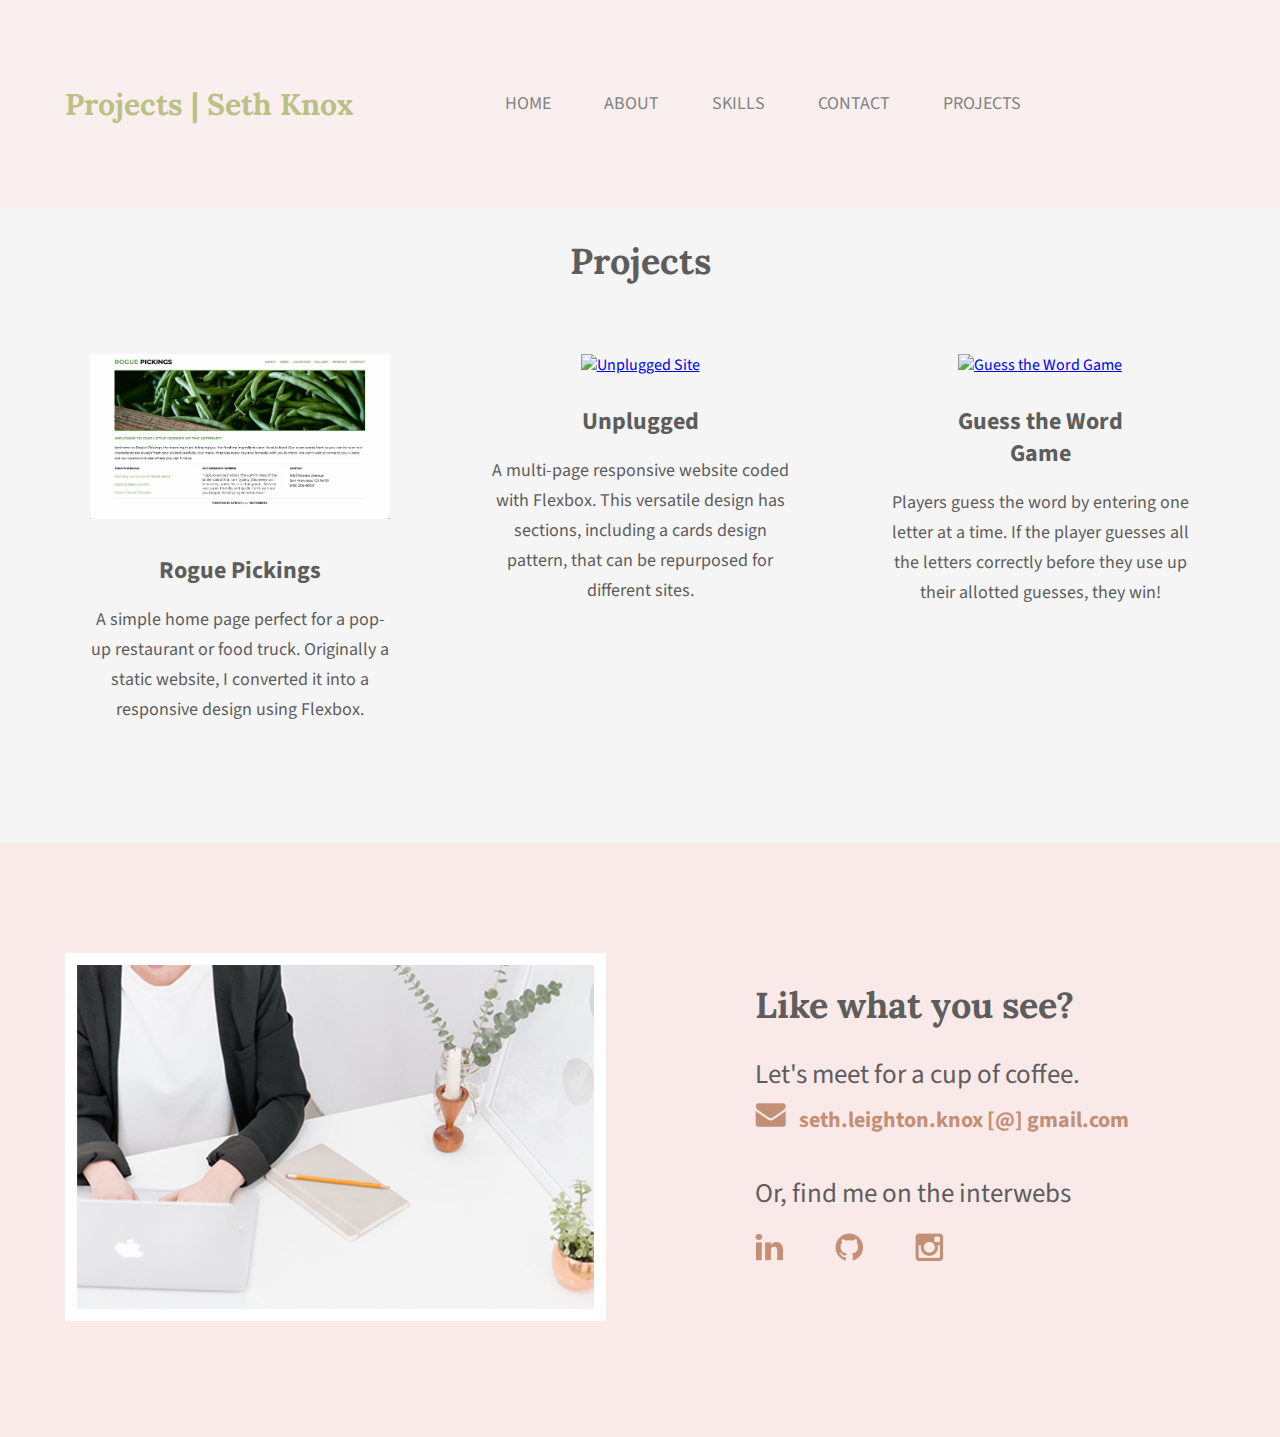
==== projects/index.html @ 6fd6b37c "Adding portfolio files to github repo" ====
<!doctype html>
<html lang="en">
    <head>
        <meta charset="utf-8">
        <title>skcode | Seth Knox</title>
        <link rel="stylesheet" href="../css/normalize.css">
        <link rel="stylesheet" href="../css/main.css">
        <link href='https://fonts.googleapis.com/css?family=Source+Sans+Pro:400,700' rel='stylesheet' type='text/css'>
        <link rel="preconnect" href="https://fonts.googleapis.com">
        <link rel="preconnect" href="https://fonts.gstatic.com" crossorigin>
        <link href="https://fonts.googleapis.com/css2?family=Lora:wght@400;700&display=swap" rel="stylesheet">
        <link href="https://fonts.googleapis.com/css?family=Lora:400,700" rel="stylesheet" type="text/css"> 
    </head>

    <body>
        <header>
            <div class="full-width">
                <div class="half-width">
                    <h1>Projects | Seth Knox</h1>
                </div>
                <div class="half-width">
                     <nav>
                        <ul>
                            <li><a href="../index.html">Home</a></li>
                            <li><a href="../index.html#about">About</a></li>
                            <li><a href="../index.html#skills">Skills</a></li>
                            <li><a href="../index.html#contact">Contact</a></li>
                            <li><a href="#">Projects</a></li>
                        </ul>
                     </nav>
                 </div>
            </div>
        </header>

        <main>
            <section id="projects">
                <div class="content-wrapper">
                    <h2>Projects</h2>
                    <div class="project-piece">
                        <a href="https://skillcrush.github.io/206-rogue_pickings/" target="_blank"><img
                                src="../img/rogue-pickings.png" alt="Rogue Pickings 
                                Site"></a>
                        <h3>Rogue Pickings</h3>
                        <p>A simple home page perfect for a pop-up restaurant or food truck. Originally a static website, I
                            converted it into a responsive design using Flexbox.</p>
                    </div>
                    <div class="project-piece">
                        <a href="https://skillcrush.github.io/206-unplugged_retreat/" target="_blank"><img
                                src="../img/unplugged.png" alt="Unplugged Site"></a>
                        <h3>Unplugged</h3>
                        <p>A multi-page responsive website coded with Flexbox. This versatile design has sections, including
                            a cards design pattern, that can be repurposed for different sites.</p>
                    </div>
                    <div class="project-piece">
                        <a href="https://skillcrush.github.io/guess-the-word/" target="_blank"><img
                                src="../img/guess-the-word-game.png" alt="Guess the Word Game"></a>
                        <h3>Guess the Word Game</h3>
                        <p>Players guess the word by entering one letter at a time. If the player guesses all the letters
                            correctly before they use up their allotted guesses, they win!</p>
                    </div>
                </div>
            </section>
        </main>
        <footer id="contact">
            <div class="full-width">
                <div class="half-width">
                    <img id="contact-img" src="../img/contact-image.png" alt="Contact icon">
                </div>
                <div class="half-width">
                    <h2>Like what you see?</h2>
                    <h3 id="email-header">Let's meet for a cup of coffee.</h3>
                    <a href="mailto:seth.leighton.knox@gmail.com">
                        <img id="envelope" src="../img/envelope.png" alt="Envelope icon"></a>
                    <a href="mailto:seth.leighton.knox@gmail.com" target="_blank">seth.leighton.knox [@] gmail.com</a>
                    <h3 id="socialmedia-header">Or, find me on the interwebs</h3>
                    <ul>
                        <li><a href="https://www.linkedin.com/in/sethlknox/" target="_blank"><img src="../img/linkedin.png" alt="linkedin icon"></a></li>
                        <li><a href="https://github.com/" target="_blank"><img src="../img/github.png" alt="github icon"></a></li>
                        <li><a href="https://www.instagram.com" target="_blank"><img src="../img/instagram.png" alt="instagram icon"></a></li>
                    </ul>
                </div>
            </div>
        </footer>
    </body>
</html>
---- css/main.css ----
/***** BASE STYLES *****/
body {
    color: #5E5D5D;
    font-family: 'Source Sans Pro', sans-serif;
}

.content-wrapper {
    width: 1200px;
    margin: 0 auto;
    overflow: auto;
}

/***** GRID *****/
.full-width {
    margin: 0 auto;
    overflow: auto;
    width: 1200px;
}

.half-width {
    float: left;
    width: 600px;
}

.third-width {
    float: left;
    width: 400px;
}


/***** HEADER *****/
#homepage-img {
    background: url('../img/full-background.png');
    background-position: center;
    background-size: cover;
    height: 800px;
}

header {
    background-color: #F9EFEF;
}

header h1 {
    color: #bbc085;
    font-family: 'Lora', serif;
    font-size: 30px;
    padding: 65px 0 65px 25px;
}

header h2 {
    clear: both;
    color: #9b9b9b;
    font-family: 'Lora', serif;
    font-size: 72px;
    line-height: 80px;
    padding: 20px 0 20px 25px;
    width: 1000px;
}

header h2 span {
    color: #2b2b2b;
}

nav {
    float: right;
    padding: 75px 25px;
    width: 800px;
}

nav ul li {
    display: inline-block;
}

nav ul li a {
    color: #828282;
    font-size: 18px;
    padding-left: 50px;
    text-transform: uppercase;
    text-decoration: none;
}


/***** ABOUT *****/
#about .full-width {
    padding: 80px 0;
}

#about h2 {
    font-family: 'Lora', serif;
    font-size: 36px;
    padding-left: 50px;
}

#about p {
    color: #7f7f7f;
    font-size: 21px;
    line-height: 40px;
    padding-left: 50px;
    padding-right: 50px;
}

/***** WORK *****/
#skills {
    background-color: #F5F5F5;
    text-align: center;
}

#skills .full-width {
    padding: 115px 0;
}

#skills img {
    padding-bottom: 30px;
}

#skills h3 {
    font-size: 24px;
    line-height: 32px;
    margin: 0 auto;
    width: 190px;
}

#skills p {
    font-family: 'Lora', serif;
    font-size: 18px;
    line-height: 30px;
    padding: 0 50px;
}

/***** CONTACT *****/
#contact {
    background-color: #F9E9E9;
}

#contact .full-width {
    padding: 110px 0;
}

#contact img#contact-img {
    border: 12px solid #ffffff;
    margin-left: 25px;
}

#contact h2,
#contact #email-header,
#contact #socialmedia-header,
#contact ul {
    padding-left: 115px;
}

#contact #envelope {
    padding: 0 10px 0 115px;
}

#contact h2 {
    font-family: 'Lora', serif;
    font-size: 36px;
    line-height: 44px;
    padding-bottom: 30px;
}

#contact #email-header {
    font-size: 27px;
    font-weight: 400;
    line-height: 36px;
    padding-bottom: 5px;
    margin: -30px 0 5px 0;
}

#contact #socialmedia-header {
    font-size: 27px;
    font-weight: 400;
    line-height: 36px;
    padding-bottom: 5px;
    margin: 40px 0 0 0;
}

#contact a {
    color: #c49075;
    font-weight: bold;
    font-size: 22px;
    text-decoration: none;
}

#contact ul {
    list-style: none;
}

#contact ul li {
    display: inline-block;
}

#contact ul img {
    padding-right: 48px;
}

/***** PROJECTS PAGE STYLES ******/
#projects .project-piece {
    float: left;
    width: 400px;
}

#projects {
    background-color: #F5F5F5;
    text-align: center;
    padding-bottom: 100px;
}

#projects .full-width {
    padding: 115px 0;
}

#projects img {
    padding-bottom: 30px;
    width: 300px;
    
}

#projects h2 {
    font-size: 36px;
    font-family: 'Lora', serif;
    padding-bottom: 40px;
}

#projects h3 {
    font-size: 24px;
    line-height: 32px;
    margin: 0 auto;
    width: 230px;
}

#projects p {
    font-size: 18px;
    line-height: 30px;
    padding: 0 50px;
}
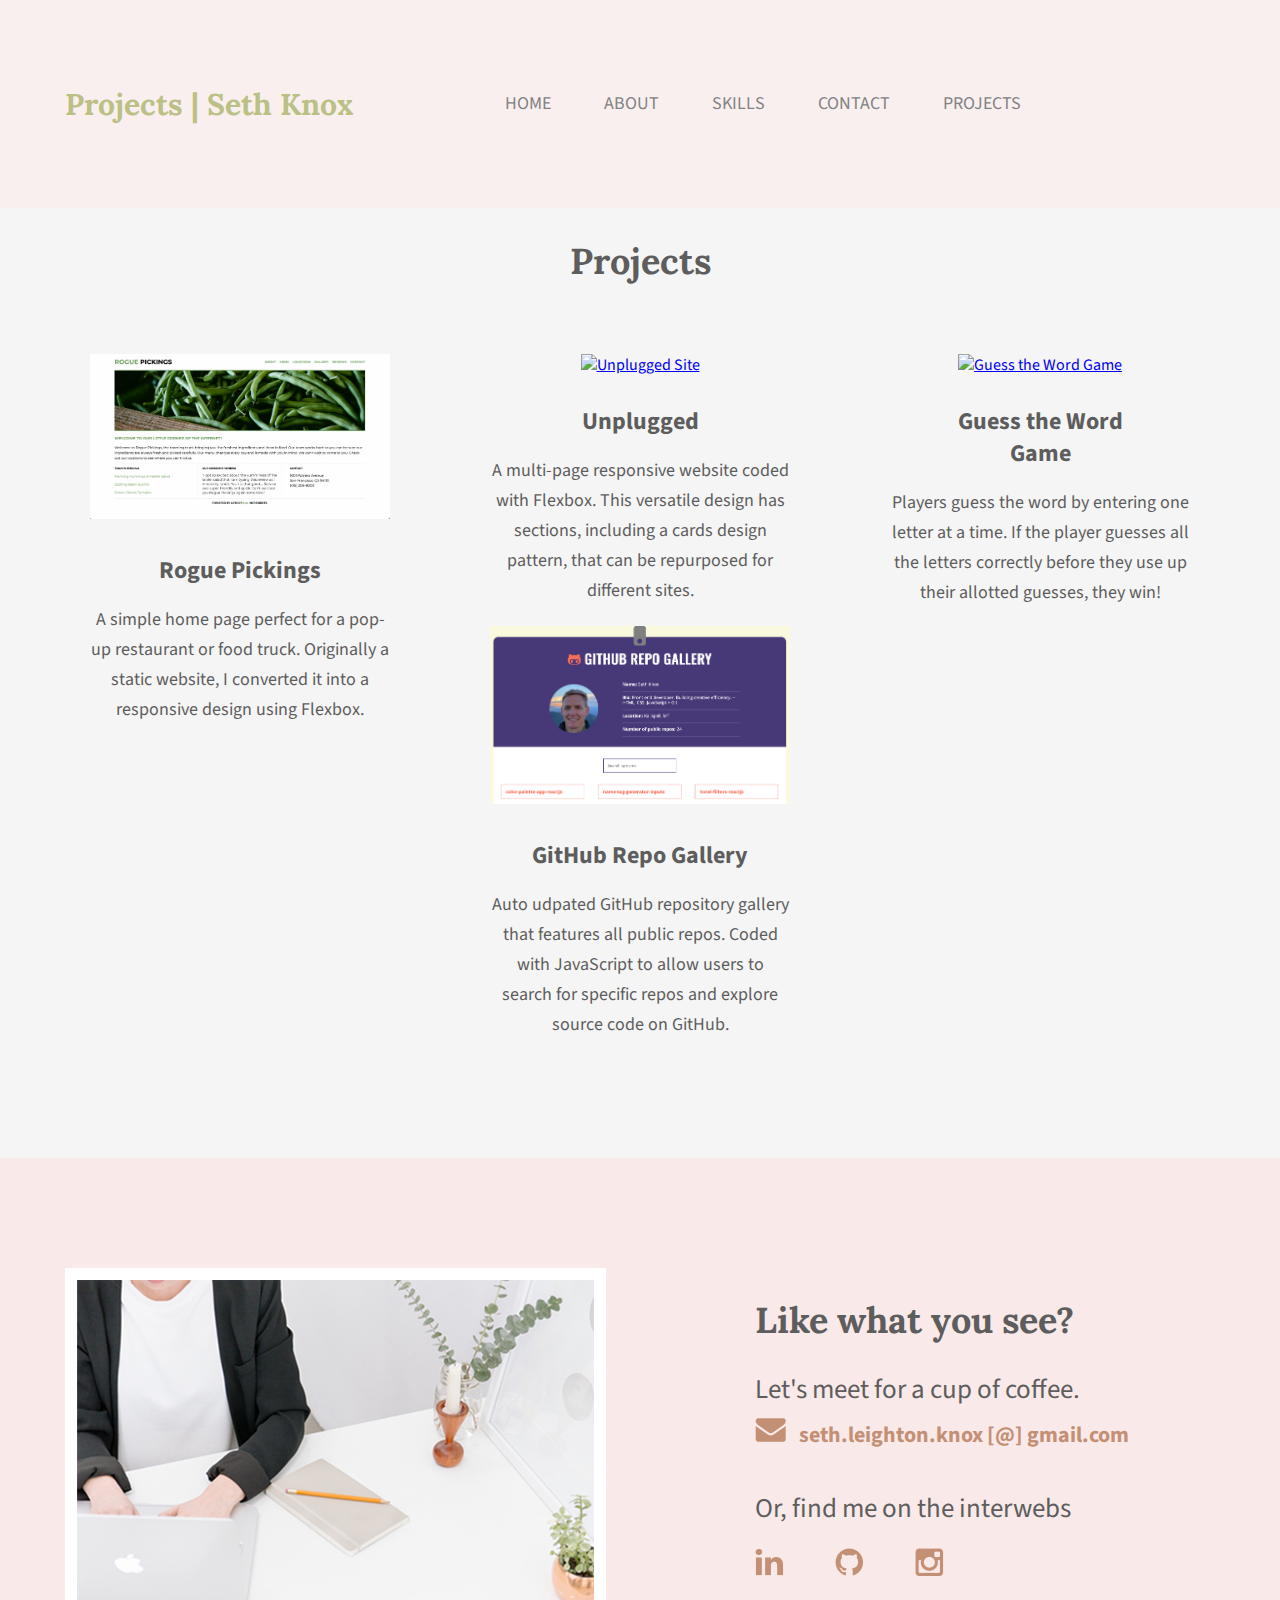
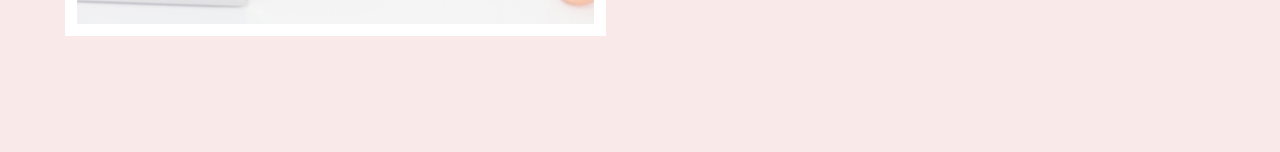
==== commit 991d5432: "Edits to about section and repo gallery" ====
--- a/projects/index.html
+++ b/projects/index.html
@@ -1,85 +1,97 @@
 <!doctype html>
 <html lang="en">
-    <head>
-        <meta charset="utf-8">
-        <title>skcode | Seth Knox</title>
-        <link rel="stylesheet" href="../css/normalize.css">
-        <link rel="stylesheet" href="../css/main.css">
-        <link href='https://fonts.googleapis.com/css?family=Source+Sans+Pro:400,700' rel='stylesheet' type='text/css'>
-        <link rel="preconnect" href="https://fonts.googleapis.com">
-        <link rel="preconnect" href="https://fonts.gstatic.com" crossorigin>
-        <link href="https://fonts.googleapis.com/css2?family=Lora:wght@400;700&display=swap" rel="stylesheet">
-        <link href="https://fonts.googleapis.com/css?family=Lora:400,700" rel="stylesheet" type="text/css"> 
-    </head>
 
-    <body>
-        <header>
-            <div class="full-width">
-                <div class="half-width">
-                    <h1>Projects | Seth Knox</h1>
+<head>
+    <meta charset="utf-8">
+    <title>skcode | Seth Knox</title>
+    <link rel="stylesheet" href="../css/normalize.css">
+    <link rel="stylesheet" href="../css/main.css">
+    <link href='https://fonts.googleapis.com/css?family=Source+Sans+Pro:400,700' rel='stylesheet' type='text/css'>
+    <link rel="preconnect" href="https://fonts.googleapis.com">
+    <link rel="preconnect" href="https://fonts.gstatic.com" crossorigin>
+    <link href="https://fonts.googleapis.com/css2?family=Lora:wght@400;700&display=swap" rel="stylesheet">
+    <link href="https://fonts.googleapis.com/css?family=Lora:400,700" rel="stylesheet" type="text/css">
+</head>
+
+<body>
+    <header>
+        <div class="full-width">
+            <div class="half-width">
+                <h1>Projects | Seth Knox</h1>
+            </div>
+            <div class="half-width">
+                <nav>
+                    <ul>
+                        <li><a href="../index.html">Home</a></li>
+                        <li><a href="../index.html#about">About</a></li>
+                        <li><a href="../index.html#skills">Skills</a></li>
+                        <li><a href="../index.html#contact">Contact</a></li>
+                        <li><a href="#">Projects</a></li>
+                    </ul>
+                </nav>
+            </div>
+        </div>
+    </header>
+
+    <main>
+        <section id="projects">
+            <div class="content-wrapper">
+                <h2>Projects</h2>
+                <div class="project-piece">
+                    <a href="https://seth-knox.github.io/rogue-pickings-responsive/" target="_blank"><img
+                            src="../img/rogue-pickings.png" alt="Rogue Pickings 
+                                Site"></a>
+                    <h3>Rogue Pickings</h3>
+                    <p>A simple home page perfect for a pop-up restaurant or food truck. Originally a static website, I
+                        converted it into a responsive design using Flexbox.</p>
                 </div>
-                <div class="half-width">
-                     <nav>
-                        <ul>
-                            <li><a href="../index.html">Home</a></li>
-                            <li><a href="../index.html#about">About</a></li>
-                            <li><a href="../index.html#skills">Skills</a></li>
-                            <li><a href="../index.html#contact">Contact</a></li>
-                            <li><a href="#">Projects</a></li>
-                        </ul>
-                     </nav>
-                 </div>
-            </div>
-        </header>
-
-        <main>
-            <section id="projects">
-                <div class="content-wrapper">
-                    <h2>Projects</h2>
-                    <div class="project-piece">
-                        <a href="https://skillcrush.github.io/206-rogue_pickings/" target="_blank"><img
-                                src="../img/rogue-pickings.png" alt="Rogue Pickings 
-                                Site"></a>
-                        <h3>Rogue Pickings</h3>
-                        <p>A simple home page perfect for a pop-up restaurant or food truck. Originally a static website, I
-                            converted it into a responsive design using Flexbox.</p>
-                    </div>
-                    <div class="project-piece">
-                        <a href="https://skillcrush.github.io/206-unplugged_retreat/" target="_blank"><img
-                                src="../img/unplugged.png" alt="Unplugged Site"></a>
-                        <h3>Unplugged</h3>
-                        <p>A multi-page responsive website coded with Flexbox. This versatile design has sections, including
-                            a cards design pattern, that can be repurposed for different sites.</p>
-                    </div>
-                    <div class="project-piece">
-                        <a href="https://skillcrush.github.io/guess-the-word/" target="_blank"><img
-                                src="../img/guess-the-word-game.png" alt="Guess the Word Game"></a>
-                        <h3>Guess the Word Game</h3>
-                        <p>Players guess the word by entering one letter at a time. If the player guesses all the letters
-                            correctly before they use up their allotted guesses, they win!</p>
-                    </div>
+                <div class="project-piece">
+                    <a href="https://seth-knox.github.io/unplugged-website/" target="_blank"><img
+                            src="../img/unplugged.png" alt="Unplugged Site"></a>
+                    <h3>Unplugged</h3>
+                    <p>A multi-page responsive website coded with Flexbox. This versatile design has sections, including
+                        a cards design pattern, that can be repurposed for different sites.</p>
                 </div>
-            </section>
-        </main>
-        <footer id="contact">
-            <div class="full-width">
-                <div class="half-width">
-                    <img id="contact-img" src="../img/contact-image.png" alt="Contact icon">
+                <div class="project-piece">
+                    <a href="https://seth-knox.github.io/guess-the-word-game/" target="_blank"><img
+                            src="../img/guess-the-word-game.png" alt="Guess the Word Game"></a>
+                    <h3>Guess the Word Game</h3>
+                    <p>Players guess the word by entering one letter at a time. If the player guesses all the letters
+                        correctly before they use up their allotted guesses, they win!</p>
                 </div>
-                <div class="half-width">
-                    <h2>Like what you see?</h2>
-                    <h3 id="email-header">Let's meet for a cup of coffee.</h3>
-                    <a href="mailto:seth.leighton.knox@gmail.com">
-                        <img id="envelope" src="../img/envelope.png" alt="Envelope icon"></a>
-                    <a href="mailto:seth.leighton.knox@gmail.com" target="_blank">seth.leighton.knox [@] gmail.com</a>
-                    <h3 id="socialmedia-header">Or, find me on the interwebs</h3>
-                    <ul>
-                        <li><a href="https://www.linkedin.com/in/sethlknox/" target="_blank"><img src="../img/linkedin.png" alt="linkedin icon"></a></li>
-                        <li><a href="https://github.com/" target="_blank"><img src="../img/github.png" alt="github icon"></a></li>
-                        <li><a href="https://www.instagram.com" target="_blank"><img src="../img/instagram.png" alt="instagram icon"></a></li>
-                    </ul>
+                <div class="project-piece">
+                    <a href="https://seth-knox.github.io/github-repo-gallery-main/" target="_blank"><img
+                            src="../img/github-repo-gallery.png" alt="GitHub Repo Gallery"></a>
+                    <h3>GitHub Repo Gallery</h3>
+                    <p>Auto udpated GitHub repository gallery that features all public repos. Coded with JavaScript to
+                        allow users to search for specific repos and explore source code on GitHub. </p>
                 </div>
             </div>
-        </footer>
-    </body>
-</html>
+        </section>
+    </main>
+    <footer id="contact">
+        <div class="full-width">
+            <div class="half-width">
+                <img id="contact-img" src="../img/contact-image.png" alt="Contact icon">
+            </div>
+            <div class="half-width">
+                <h2>Like what you see?</h2>
+                <h3 id="email-header">Let's meet for a cup of coffee.</h3>
+                <a href="mailto:seth.leighton.knox@gmail.com">
+                    <img id="envelope" src="../img/envelope.png" alt="Envelope icon"></a>
+                <a href="mailto:seth.leighton.knox@gmail.com" target="_blank">seth.leighton.knox [@] gmail.com</a>
+                <h3 id="socialmedia-header">Or, find me on the interwebs</h3>
+                <ul>
+                    <li><a href="https://www.linkedin.com/in/sethlknox/" target="_blank"><img src="../img/linkedin.png"
+                                alt="linkedin icon"></a></li>
+                    <li><a href="https://github.com/" target="_blank"><img src="../img/github.png"
+                                alt="github icon"></a></li>
+                    <li><a href="https://www.instagram.com" target="_blank"><img src="../img/instagram.png"
+                                alt="instagram icon"></a></li>
+                </ul>
+            </div>
+        </div>
+    </footer>
+</body>
+
+</html>--- a/css/main.css
+++ b/css/main.css
@@ -1,3 +1,6 @@
+@charset "UTF-8";
+/* CSS Document */
+
 /***** BASE STYLES *****/
 body {
     color: #5E5D5D;
